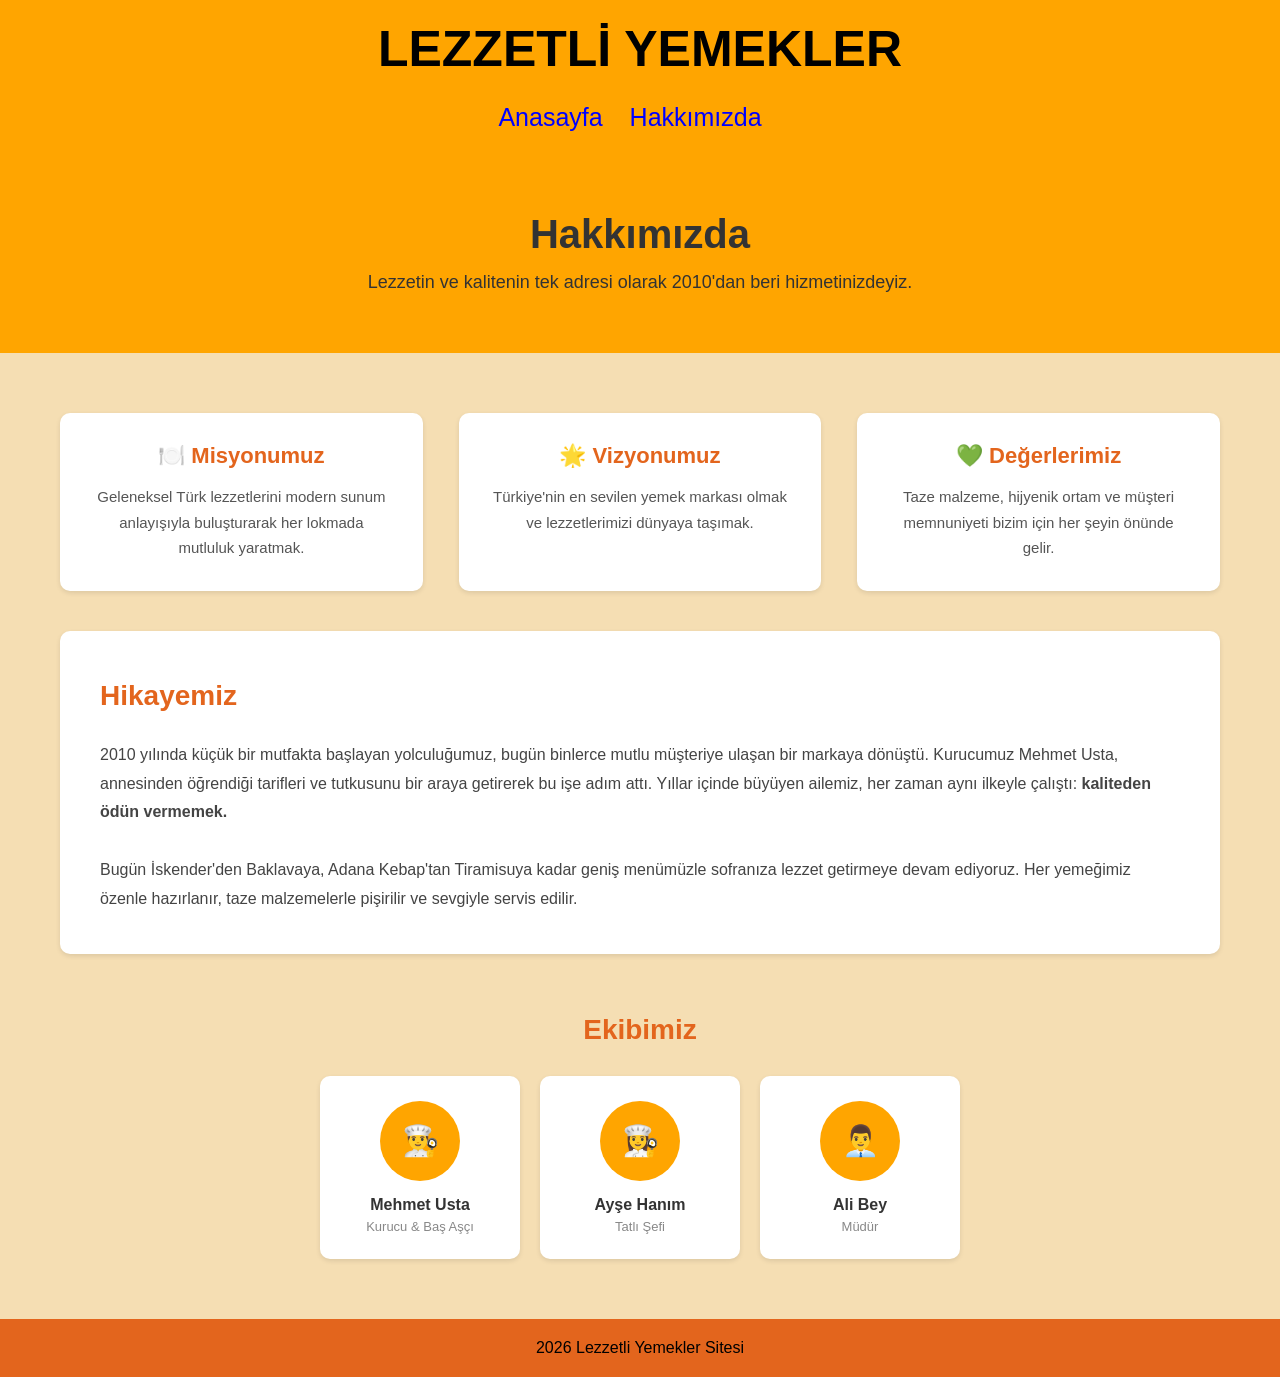
==== credits.html @ 976c9fb5 "Initial commit" ====
<!DOCTYPE html>
<html lang="en">
<head>
    <meta charset="UTF-8">
    <meta name="viewport" content="width=device-width, initial-scale=1.0">
    <title>Hakkımızda - Lezzetli Yemekler</title>
    <link rel="stylesheet" href="style.css">
    <link rel="shortcut icon" href="img/BG.png" type="image/x-icon">
    <style>
        .about-section {
            max-width: 1200px;
            margin: 60px auto;
            padding: 0 20px;
        }

        .about-hero {
            background-color: orange;
            text-align: center;
            padding: 60px 20px;
        }

        .about-hero h1 {
            font-size: 40px;
            margin-bottom: 15px;
        }

        .about-hero p {
            font-size: 18px;
            max-width: 700px;
            margin: 0 auto;
        }

        .about-cards {
            display: flex;
            justify-content: space-between;
            flex-wrap: wrap;
            gap: 20px;
            margin-top: 40px;
        }

        .about-card {
            background-color: white;
            border-radius: 10px;
            box-shadow: 0 2px 5px rgba(0,0,0,0.1);
            padding: 30px;
            width: calc(33% - 20px);
            text-align: center;
        }

        .about-card h3 {
            font-size: 22px;
            margin-bottom: 15px;
            color: #e3651d;
        }

        .about-card p {
            font-size: 15px;
            line-height: 1.7;
            color: #555;
        }

        .about-story {
            background-color: white;
            border-radius: 10px;
            box-shadow: 0 2px 5px rgba(0,0,0,0.1);
            padding: 40px;
            margin-top: 40px;
            line-height: 1.8;
            font-size: 16px;
            color: #444;
        }

        .about-story h2 {
            font-size: 28px;
            margin-bottom: 20px;
            color: #e3651d;
        }

        .team {
            margin-top: 60px;
            text-align: center;
        }

        .team h2 {
            font-size: 28px;
            margin-bottom: 30px;
            color: #e3651d;
        }

        .team-cards {
            display: flex;
            justify-content: center;
            flex-wrap: wrap;
            gap: 20px;
        }

        .team-card {
            background-color: white;
            border-radius: 10px;
            box-shadow: 0 2px 5px rgba(0,0,0,0.1);
            padding: 25px;
            width: 200px;
            text-align: center;
        }

        .team-card .avatar {
            width: 80px;
            height: 80px;
            border-radius: 50%;
            background-color: orange;
            margin: 0 auto 15px;
            display: flex;
            align-items: center;
            justify-content: center;
            font-size: 30px;
        }

        .team-card h4 {
            font-size: 16px;
            margin-bottom: 5px;
        }

        .team-card p {
            font-size: 13px;
            color: #888;
        }

        @media (max-width: 480px) {
            .about-card {
                width: 100%;
            }
        }
    </style>
</head>
<body>

    <header>
        <h1>LEZZETLİ YEMEKLER</h1>
        <nav>
            <ul>
                <li><a href="main.html">Anasayfa</a></li>
                <li><a href="credits.html">Hakkımızda</a></li>
            </ul>
        </nav>
    </header>

    <div class="about-hero">
        <h1>Hakkımızda</h1>
        <p>Lezzetin ve kalitenin tek adresi olarak 2010'dan beri hizmetinizdeyiz.</p>
    </div>

    <div class="about-section">

        <div class="about-cards">
            <div class="about-card">
                <h3>🍽️ Misyonumuz</h3>
                <p>Geleneksel Türk lezzetlerini modern sunum anlayışıyla buluşturarak her lokmada mutluluk yaratmak.</p>
            </div>
            <div class="about-card">
                <h3>🌟 Vizyonumuz</h3>
                <p>Türkiye'nin en sevilen yemek markası olmak ve lezzetlerimizi dünyaya taşımak.</p>
            </div>
            <div class="about-card">
                <h3>💚 Değerlerimiz</h3>
                <p>Taze malzeme, hijyenik ortam ve müşteri memnuniyeti bizim için her şeyin önünde gelir.</p>
            </div>
        </div>

        <div class="about-story">
            <h2>Hikayemiz</h2>
            <p>
                2010 yılında küçük bir mutfakta başlayan yolculuğumuz, bugün binlerce mutlu müşteriye ulaşan bir markaya dönüştü. 
                Kurucumuz Mehmet Usta, annesinden öğrendiği tarifleri ve tutkusunu bir araya getirerek bu işe adım attı.
                Yıllar içinde büyüyen ailemiz, her zaman aynı ilkeyle çalıştı: <strong>kaliteden ödün vermemek.</strong>
            </p>
            <br>
            <p>
                Bugün İskender'den Baklavaya, Adana Kebap'tan Tiramisuya kadar geniş menümüzle sofranıza lezzet getirmeye devam ediyoruz.
                Her yemeğimiz özenle hazırlanır, taze malzemelerle pişirilir ve sevgiyle servis edilir.
            </p>
        </div>

        <div class="team">
            <h2>Ekibimiz</h2>
            <div class="team-cards">
                <div class="team-card">
                    <div class="avatar">👨‍🍳</div>
                    <h4>Mehmet Usta</h4>
                    <p>Kurucu & Baş Aşçı</p>
                </div>
                <div class="team-card">
                    <div class="avatar">👩‍🍳</div>
                    <h4>Ayşe Hanım</h4>
                    <p>Tatlı Şefi</p>
                </div>
                <div class="team-card">
                    <div class="avatar">👨‍💼</div>
                    <h4>Ali Bey</h4>
                    <p>Müdür</p>
                </div>
            </div>
        </div>

    </div>

    <footer class="footer">
        <p>
            2026 Lezzetli Yemekler Sitesi
        </p>
    </footer>

</body>
</html>
---- style.css ----
*{
    margin: 0;
    padding: 0;
    box-sizing: border-box;
}

body{
    background-color: wheat;
    font-family: Arial, Helvetica, sans-serif;
    color: #333;
}

header{
    background-color: orange;
    padding: 20px;
    text-align: center;
   font-size: 25px;
}

header h1{
    margin-bottom: 25px;
    color: black;
}

nav ul{
    list-style: none;
}

nav ul li{
    display: inline-block;
    margin-right: 20px;
}

nav ul li a{
    color: blue;
    text-decoration: none;

}

nav ul li a:hover{
    text-decoration: underline;
}

.search-box{
    max-width:  800px;
    margin: 30px auto 40px;
    display: flex;
    justify-content: center;
    align-items: center;
    flex-wrap: wrap;
}

.search-box input{
    background-color: white;
    padding: 20px;
    width: 50%;
    border-radius: 30px 0 0 30px;
    border: none;
    outline: none;
    font-size: 18px;
}

.search-box button{
    background-color: #f76e4f;
    padding: 20px;
    border: none;
    outline: none;
    border-radius: 0 30px 30px 0;
    font-size: 18px;
    cursor: pointer;
}

.search-box button:hover{
    background-color: #ff3d00;
}

.hero{
    /*background-image: url("img/MainBG.jpg");*/
    background-color: yellowgreen;
    background-size: cover;
    background-position: center;
    color: black;
    text-align: center;
    padding: 40px 0px;
}

.hero h1{
    font-size: 30px;
    margin-bottom: 20px;
}

.hero a {
    font-size: 20px;
    margin-bottom: 30px;
}

.button{
    display: inline-block;
    background-color: #ff5733;
    color: black;
    padding:  15px 30px;
    text-decoration: none;
    border-radius: 4px;
    transition: 300ms all;
}

.button:hover{
    background-color: #ff3d00;
}

.order-button{
    display: block;
    margin: 0 auto;
    margin-top: 10px !important;
    background-color: #ff5733;
    color: black;
    padding: 10px 20px;
    border-radius: 4px;
    border: none;
    outline: none;
    cursor: pointer;
    transition: 300ms all;
}

.promotion, .featured, .sweets{
max-width: 1200px;
margin: 20px auto;
position: relative;
}

.promotion h2,
.featured h2,
.sweets h2{
    margin-bottom: 15px;
    margin-top: 60px;
}

.menu-items{
    display: flex;
    justify-content: space-between;
    flex-wrap: wrap;
}

.menu-item{
    width: calc(25% - 20px);
    background-color: white;
    border-radius: 5px;
    box-shadow: 0 2px 5px rgba(0,0,0,0.1);
    padding: 20px;
    margin-bottom: 20px;
    position: relative;
}

.menu-item:hover{
    transition: 300ms all;
    transform: scale(1.03);
}

.menu-item img{
    width: 100%;
    border-radius: 5px;
    margin-bottom: 10px;
}

.menu-item h3,
.menu-item p{
    margin-bottom: 15px;
}

.menu-item span{
    display: block;
    font-weight: bold;
    color: green;
}

del{
    color: red;
    opacity: 0.7;
}

.tag{
    background-color: #ff5733;
    color: black;
    padding: 5px 10px;
    border-radius: 5px;
    position: absolute;
    font-size: 12px;
    top: -10px;
    right: -5px;
}

.footer{
    background-color: #e3651d;
    color: black;
    text-align: center;
    padding: 20px 0px;
    width: 100%;
}

.footer a{
    color: aqua
}

@media only screen and (max-width: 480px){
    .sweets{
        text-align: center;
    }

    .promotion,
    .featured{
        text-align: center;
    }

    .menu-item{
        margin: 15px auto;
    }

}
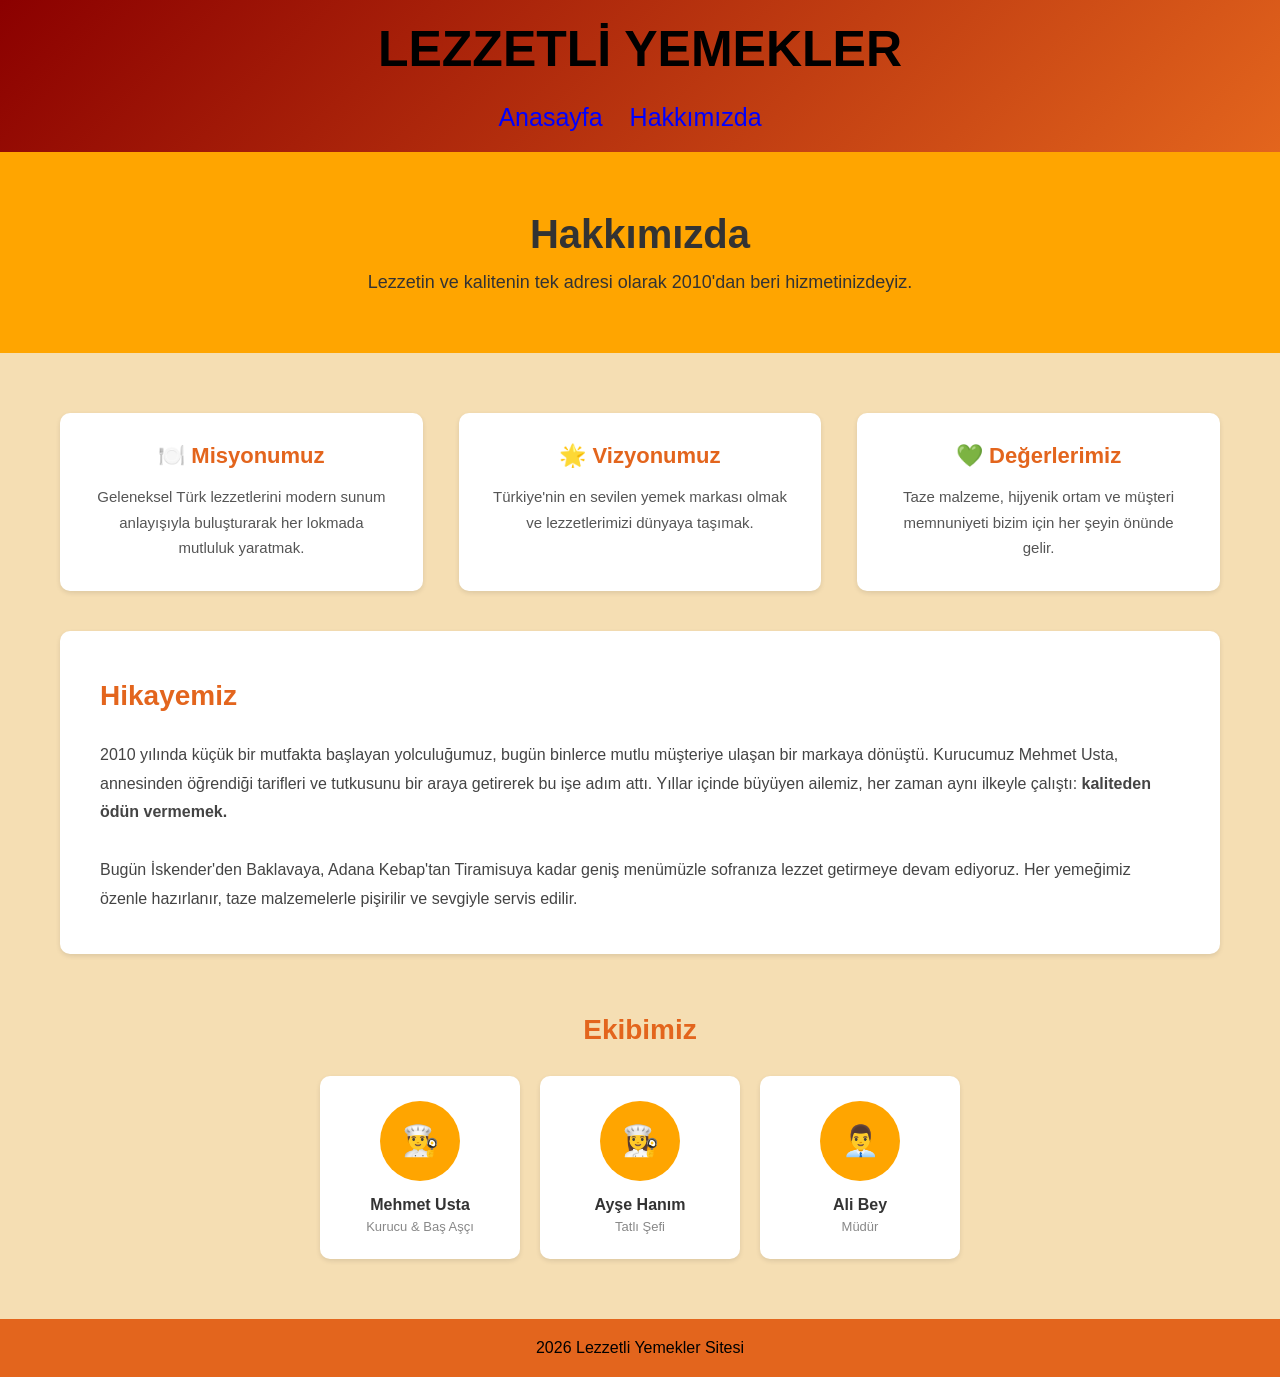
==== commit e3376753: "." ====
--- a/credits.html
+++ b/credits.html
@@ -138,7 +138,7 @@
         <h1>LEZZETLİ YEMEKLER</h1>
         <nav>
             <ul>
-                <li><a href="main.html">Anasayfa</a></li>
+                <li><a href="index.html">Anasayfa</a></li>
                 <li><a href="credits.html">Hakkımızda</a></li>
             </ul>
         </nav>
--- a/style.css
+++ b/style.css
@@ -11,7 +11,7 @@
 }
 
 header{
-    background-color: orange;
+     background: linear-gradient(135deg, #8B0000, #e3651d);
     padding: 20px;
     text-align: center;
    font-size: 25px;
@@ -34,7 +34,7 @@
 nav ul li a{
     color: blue;
     text-decoration: none;
-
+    
 }
 
 nav ul li a:hover{
@@ -54,29 +54,15 @@
     background-color: white;
     padding: 20px;
     width: 50%;
-    border-radius: 30px 0 0 30px;
+    border-radius: 30px;
     border: none;
     outline: none;
     font-size: 18px;
 }
 
-.search-box button{
-    background-color: #f76e4f;
-    padding: 20px;
-    border: none;
-    outline: none;
-    border-radius: 0 30px 30px 0;
-    font-size: 18px;
-    cursor: pointer;
-}
-
-.search-box button:hover{
-    background-color: #ff3d00;
-}
-
 .hero{
     /*background-image: url("img/MainBG.jpg");*/
-    background-color: yellowgreen;
+    background: linear-gradient(135deg, #f1f8e9, #dcedc8);
     background-size: cover;
     background-position: center;
     color: black;
@@ -92,20 +78,6 @@
 .hero a {
     font-size: 20px;
     margin-bottom: 30px;
-}
-
-.button{
-    display: inline-block;
-    background-color: #ff5733;
-    color: black;
-    padding:  15px 30px;
-    text-decoration: none;
-    border-radius: 4px;
-    transition: 300ms all;
-}
-
-.button:hover{
-    background-color: #ff3d00;
 }
 
 .order-button{
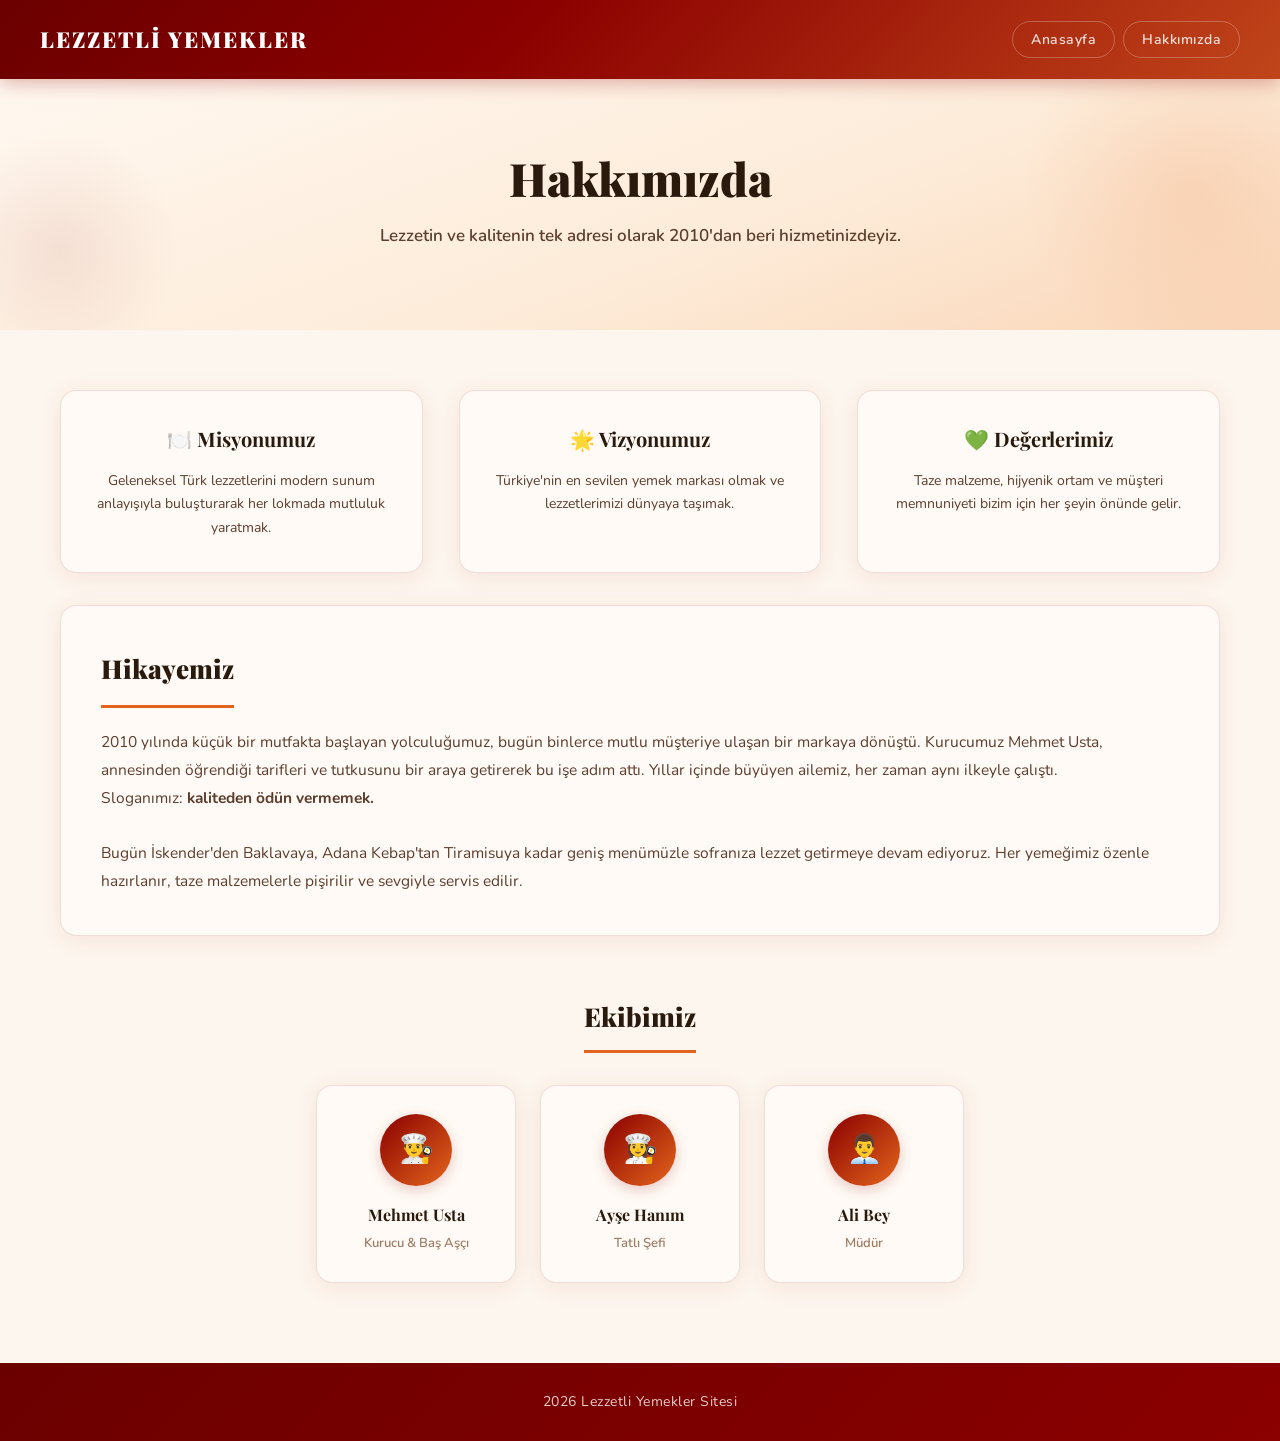
==== commit 8059033e: "html  css update" ====
--- a/credits.html
+++ b/credits.html
@@ -7,133 +7,203 @@
     <link rel="stylesheet" href="style.css">
     <link rel="shortcut icon" href="img/BG.png" type="image/x-icon">
     <style>
-        .about-section {
-            max-width: 1200px;
-            margin: 60px auto;
-            padding: 0 20px;
-        }
-
-        .about-hero {
-            background-color: orange;
-            text-align: center;
-            padding: 60px 20px;
-        }
-
-        .about-hero h1 {
-            font-size: 40px;
-            margin-bottom: 15px;
-        }
-
-        .about-hero p {
-            font-size: 18px;
-            max-width: 700px;
-            margin: 0 auto;
-        }
-
-        .about-cards {
-            display: flex;
-            justify-content: space-between;
-            flex-wrap: wrap;
-            gap: 20px;
-            margin-top: 40px;
-        }
-
-        .about-card {
-            background-color: white;
-            border-radius: 10px;
-            box-shadow: 0 2px 5px rgba(0,0,0,0.1);
-            padding: 30px;
-            width: calc(33% - 20px);
-            text-align: center;
-        }
-
-        .about-card h3 {
-            font-size: 22px;
-            margin-bottom: 15px;
-            color: #e3651d;
-        }
-
-        .about-card p {
-            font-size: 15px;
-            line-height: 1.7;
-            color: #555;
-        }
-
-        .about-story {
-            background-color: white;
-            border-radius: 10px;
-            box-shadow: 0 2px 5px rgba(0,0,0,0.1);
-            padding: 40px;
-            margin-top: 40px;
-            line-height: 1.8;
-            font-size: 16px;
-            color: #444;
-        }
-
-        .about-story h2 {
-            font-size: 28px;
-            margin-bottom: 20px;
-            color: #e3651d;
-        }
-
-        .team {
-            margin-top: 60px;
-            text-align: center;
-        }
-
-        .team h2 {
-            font-size: 28px;
-            margin-bottom: 30px;
-            color: #e3651d;
-        }
-
-        .team-cards {
-            display: flex;
-            justify-content: center;
-            flex-wrap: wrap;
-            gap: 20px;
-        }
-
-        .team-card {
-            background-color: white;
-            border-radius: 10px;
-            box-shadow: 0 2px 5px rgba(0,0,0,0.1);
-            padding: 25px;
-            width: 200px;
-            text-align: center;
-        }
-
-        .team-card .avatar {
-            width: 80px;
-            height: 80px;
-            border-radius: 50%;
-            background-color: orange;
-            margin: 0 auto 15px;
-            display: flex;
-            align-items: center;
-            justify-content: center;
-            font-size: 30px;
-        }
-
-        .team-card h4 {
-            font-size: 16px;
-            margin-bottom: 5px;
-        }
-
-        .team-card p {
-            font-size: 13px;
-            color: #888;
-        }
-
-        @media (max-width: 480px) {
-            .about-card {
-                width: 100%;
-            }
-        }
+  .about-hero {
+    background: linear-gradient(160deg, #fff8f0 0%, #fdebd8 60%, #fad6b8 100%);
+    text-align: center;
+    padding: 72px 20px 80px;
+    position: relative;
+    overflow: hidden;
+  }
+
+  .about-hero::before {
+    content: '';
+    position: absolute;
+    top: -60px; right: -80px;
+    width: 340px; height: 340px;
+    border-radius: 50%;
+    background: radial-gradient(circle, rgba(227,101,29,0.12), transparent 70%);
+    pointer-events: none;
+  }
+
+  .about-hero::after {
+    content: '';
+    position: absolute;
+    bottom: -40px; left: -60px;
+    width: 240px; height: 240px;
+    border-radius: 50%;
+    background: radial-gradient(circle, rgba(139,0,0,0.08), transparent 70%);
+    pointer-events: none;
+  }
+
+  .about-hero h1 {
+    font-family: 'Playfair Display', serif;
+    font-size: clamp(28px, 5vw, 46px);
+    font-weight: 900;
+    color: var(--text-dark);
+    margin-bottom: 16px;
+    line-height: 1.2;
+  }
+
+  .about-hero p {
+    font-size: 17px;
+    color: var(--text-mid);
+    max-width: 600px;
+    margin: 0 auto;
+    font-weight: 600;
+  }
+
+  .about-section {
+    max-width: 1200px;
+    margin: 20px auto 60px;
+    padding: 0 20px;
+  }
+
+  .about-cards {
+    display: flex;
+    justify-content: space-between;
+    flex-wrap: wrap;
+    gap: 24px;
+    margin-top: 60px;
+  }
+
+  .about-card {
+    background: var(--card-bg);
+    border-radius: var(--radius);
+    border: 1.5px solid var(--border);
+    box-shadow: var(--shadow);
+    padding: 32px 28px;
+    width: calc(33% - 20px);
+    text-align: center;
+    transition: transform 0.28s ease, box-shadow 0.28s ease, border-color 0.28s ease;
+  }
+
+  .about-card:hover {
+    transform: translateY(-6px);
+    box-shadow: var(--shadow-hover);
+    border-color: rgba(227,101,29,0.3);
+  }
+
+  .about-card h3 {
+    font-family: 'Playfair Display', serif;
+    font-size: 20px;
+    font-weight: 700;
+    color: var(--text-dark);
+    margin-bottom: 14px;
+  }
+
+  .about-card p {
+    font-size: 14px;
+    line-height: 1.7;
+    color: var(--text-mid);
+  }
+
+  .about-story {
+    background: var(--card-bg);
+    border-radius: var(--radius);
+    border: 1.5px solid var(--border);
+    box-shadow: var(--shadow);
+    padding: 40px;
+    margin-top: 32px;
+    line-height: 1.8;
+    font-size: 15.5px;
+    color: var(--text-mid);
+  }
+
+  .about-story h2 {
+    font-family: 'Playfair Display', serif;
+    font-size: 26px;
+    font-weight: 900;
+    color: var(--text-dark);
+    margin-bottom: 20px;
+    padding-bottom: 12px;
+    border-bottom: 3px solid var(--orange);
+    display: inline-block;
+  }
+
+  .team {
+    margin-top: 60px;
+    text-align: center;
+  }
+
+  .team h2 {
+    font-family: 'Playfair Display', serif;
+    font-size: 26px;
+    font-weight: 900;
+    color: var(--text-dark);
+    margin-bottom: 32px;
+    padding-bottom: 12px;
+    border-bottom: 3px solid var(--orange);
+    display: inline-block;
+  }
+
+  .team-cards {
+    display: flex;
+    justify-content: center;
+    flex-wrap: wrap;
+    gap: 24px;
+  }
+
+  .team-card {
+    background: var(--card-bg);
+    border-radius: var(--radius);
+    border: 1.5px solid var(--border);
+    box-shadow: var(--shadow);
+    padding: 28px 24px;
+    width: 200px;
+    text-align: center;
+    transition: transform 0.28s ease, box-shadow 0.28s ease, border-color 0.28s ease;
+  }
+
+  .team-card:hover {
+    transform: translateY(-6px);
+    box-shadow: var(--shadow-hover);
+    border-color: rgba(227,101,29,0.3);
+  }
+
+  .team-card .avatar {
+    width: 72px;
+    height: 72px;
+    border-radius: 50%;
+    background: linear-gradient(135deg, var(--red), var(--orange));
+    margin: 0 auto 16px;
+    display: flex;
+    align-items: center;
+    justify-content: center;
+    font-size: 28px;
+    box-shadow: 0 4px 14px rgba(139,0,0,0.2);
+  }
+
+  .team-card h4 {
+    font-family: 'Playfair Display', serif;
+    font-size: 16px;
+    font-weight: 700;
+    color: var(--text-dark);
+    margin-bottom: 6px;
+  }
+
+  .team-card p {
+    font-size: 13px;
+    color: var(--text-muted);
+    font-weight: 600;
+  }
+
+  @media (max-width: 768px) {
+    .about-cards {
+      flex-direction: column;
+    }
+    .about-card {
+      width: 100%;
+    }
+  }
+
+  @media (max-width: 480px) {
+    .about-hero {
+      padding: 52px 20px 60px;
+    }
+  }
     </style>
-</head>
+    </head>
 <body>
-
     <header>
         <h1>LEZZETLİ YEMEKLER</h1>
         <nav>
@@ -171,7 +241,7 @@
             <p>
                 2010 yılında küçük bir mutfakta başlayan yolculuğumuz, bugün binlerce mutlu müşteriye ulaşan bir markaya dönüştü. 
                 Kurucumuz Mehmet Usta, annesinden öğrendiği tarifleri ve tutkusunu bir araya getirerek bu işe adım attı.
-                Yıllar içinde büyüyen ailemiz, her zaman aynı ilkeyle çalıştı: <strong>kaliteden ödün vermemek.</strong>
+                Yıllar içinde büyüyen ailemiz, her zaman aynı ilkeyle çalıştı.<br>Sloganımız: <strong>kaliteden ödün vermemek.</strong>
             </p>
             <br>
             <p>
--- a/style.css
+++ b/style.css
@@ -1,190 +1,347 @@
-*{
-    margin: 0;
-    padding: 0;
-    box-sizing: border-box;
-}
-
-body{
-    background-color: wheat;
-    font-family: Arial, Helvetica, sans-serif;
-    color: #333;
-}
-
-header{
-     background: linear-gradient(135deg, #8B0000, #e3651d);
-    padding: 20px;
-    text-align: center;
-   font-size: 25px;
-}
-
-header h1{
-    margin-bottom: 25px;
-    color: black;
-}
-
-nav ul{
-    list-style: none;
-}
-
-nav ul li{
-    display: inline-block;
-    margin-right: 20px;
-}
-
-nav ul li a{
-    color: blue;
-    text-decoration: none;
-    
-}
-
-nav ul li a:hover{
-    text-decoration: underline;
-}
-
-.search-box{
-    max-width:  800px;
-    margin: 30px auto 40px;
-    display: flex;
-    justify-content: center;
-    align-items: center;
-    flex-wrap: wrap;
-}
-
-.search-box input{
-    background-color: white;
-    padding: 20px;
-    width: 50%;
-    border-radius: 30px;
-    border: none;
-    outline: none;
-    font-size: 18px;
-}
-
-.hero{
-    /*background-image: url("img/MainBG.jpg");*/
-    background: linear-gradient(135deg, #f1f8e9, #dcedc8);
-    background-size: cover;
-    background-position: center;
-    color: black;
-    text-align: center;
-    padding: 40px 0px;
-}
-
-.hero h1{
-    font-size: 30px;
-    margin-bottom: 20px;
+@import url('https://fonts.googleapis.com/css2?family=Playfair+Display:wght@700;900&family=Nunito:wght@400;600;700&display=swap');
+
+:root {
+  --red: #8B0000;
+  --orange: #e3651d;
+  --orange-light: #f5a05a;
+  --cream: #fdf6ee;
+  --card-bg: #fffaf5;
+  --text-dark: #2a1a0e;
+  --text-mid: #5c3d2e;
+  --text-muted: #9e7b65;
+  --border: rgba(139, 0, 0, 0.12);
+  --shadow: 0 4px 24px rgba(139, 0, 0, 0.08);
+  --shadow-hover: 0 12px 40px rgba(139, 0, 0, 0.16);
+  --radius: 16px;
+  --radius-sm: 8px;
+}
+
+*, *::before, *::after {
+  margin: 0;
+  padding: 0;
+  box-sizing: border-box;
+}
+
+body {
+  background-color: var(--cream);
+  font-family: 'Nunito', sans-serif;
+  color: var(--text-dark);
+  line-height: 1.6;
+}
+
+header {
+  background: linear-gradient(135deg, #6b0000 0%, #8B0000 40%, #c0451a 100%);
+  padding: 22px 40px;
+  display: flex;
+  align-items: center;
+  justify-content: space-between;
+  position: sticky;
+  top: 0;
+  z-index: 100;
+  box-shadow: 0 2px 20px rgba(139,0,0,0.35);
+}
+
+header h1 {
+  font-family: 'Playfair Display', serif;
+  font-size: 22px;
+  font-weight: 900;
+  color: #fff;
+  letter-spacing: 2px;
+  text-transform: uppercase;
+}
+
+nav ul {
+  list-style: none;
+  display: flex;
+  gap: 8px;
+}
+
+nav ul li a {
+  color: rgba(255,255,255,0.85);
+  text-decoration: none;
+  font-size: 14px;
+  font-weight: 600;
+  padding: 8px 18px;
+  border-radius: 30px;
+  border: 1.5px solid rgba(255,255,255,0.25);
+  transition: all 0.25s ease;
+  letter-spacing: 0.5px;
+}
+
+nav ul li a:hover {
+  background: rgba(255,255,255,0.15);
+  border-color: rgba(255,255,255,0.6);
+  color: #fff;
+}
+
+/* ── HERO ─────────────────────────────────────────── */
+
+.hero {
+  background: linear-gradient(160deg, #fff8f0 0%, #fdebd8 60%, #fad6b8 100%);
+  text-align: center;
+  padding: 72px 20px 80px;
+  position: relative;
+  overflow: hidden;
+}
+
+.hero::before {
+  content: '';
+  position: absolute;
+  top: -60px; right: -80px;
+  width: 340px; height: 340px;
+  border-radius: 50%;
+  background: radial-gradient(circle, rgba(227,101,29,0.12), transparent 70%);
+  pointer-events: none;
+}
+
+.hero::after {
+  content: '';
+  position: absolute;
+  bottom: -40px; left: -60px;
+  width: 240px; height: 240px;
+  border-radius: 50%;
+  background: radial-gradient(circle, rgba(139,0,0,0.08), transparent 70%);
+  pointer-events: none;
+}
+
+.hero h1 {
+  font-family: 'Playfair Display', serif;
+  font-size: clamp(28px, 5vw, 46px);
+  font-weight: 900;
+  color: var(--text-dark);
+  margin-bottom: 24px;
+  line-height: 1.2;
 }
 
 .hero a {
-    font-size: 20px;
-    margin-bottom: 30px;
-}
-
-.order-button{
-    display: block;
-    margin: 0 auto;
-    margin-top: 10px !important;
-    background-color: #ff5733;
-    color: black;
-    padding: 10px 20px;
-    border-radius: 4px;
-    border: none;
-    outline: none;
-    cursor: pointer;
-    transition: 300ms all;
-}
-
-.promotion, .featured, .sweets{
-max-width: 1200px;
-margin: 20px auto;
-position: relative;
+  display: inline-block;
+  background: linear-gradient(135deg, var(--red), var(--orange));
+  color: #fff;
+  font-size: 16px;
+  font-weight: 700;
+  padding: 14px 36px;
+  border-radius: 50px;
+  text-decoration: none;
+  letter-spacing: 0.5px;
+  transition: all 0.3s ease;
+  box-shadow: 0 6px 20px rgba(139,0,0,0.25);
+}
+
+.hero a:hover {
+  transform: translateY(-2px);
+  box-shadow: 0 10px 30px rgba(139,0,0,0.35);
+}
+
+.search-box {
+  max-width: 600px;
+  margin: 40px auto 20px;
+  padding: 0 20px;
+}
+
+.search-box input {
+  width: 100%;
+  padding: 16px 28px;
+  background: #fff;
+  border: 2px solid var(--border);
+  border-radius: 50px;
+  outline: none;
+  font-size: 16px;
+  font-family: 'Nunito', sans-serif;
+  color: var(--text-dark);
+  transition: border-color 0.2s, box-shadow 0.2s;
+  box-shadow: 0 2px 12px rgba(139,0,0,0.06);
+}
+
+.search-box input::placeholder {
+  color: var(--text-muted);
+}
+
+.search-box input:focus {
+  border-color: var(--orange);
+  box-shadow: 0 4px 20px rgba(227,101,29,0.18);
+}
+
+.promotion, .featured, .sweets {
+  max-width: 1200px;
+  margin: 20px auto;
+  padding: 0 20px;
 }
 
 .promotion h2,
 .featured h2,
-.sweets h2{
-    margin-bottom: 15px;
-    margin-top: 60px;
-}
-
-.menu-items{
-    display: flex;
-    justify-content: space-between;
-    flex-wrap: wrap;
-}
-
-.menu-item{
-    width: calc(25% - 20px);
-    background-color: white;
-    border-radius: 5px;
-    box-shadow: 0 2px 5px rgba(0,0,0,0.1);
-    padding: 20px;
-    margin-bottom: 20px;
-    position: relative;
-}
-
-.menu-item:hover{
-    transition: 300ms all;
-    transform: scale(1.03);
-}
-
-.menu-item img{
-    width: 100%;
-    border-radius: 5px;
-    margin-bottom: 10px;
-}
-
-.menu-item h3,
-.menu-item p{
-    margin-bottom: 15px;
-}
-
-.menu-item span{
-    display: block;
-    font-weight: bold;
-    color: green;
-}
-
-del{
-    color: red;
-    opacity: 0.7;
-}
-
-.tag{
-    background-color: #ff5733;
-    color: black;
-    padding: 5px 10px;
-    border-radius: 5px;
-    position: absolute;
-    font-size: 12px;
-    top: -10px;
-    right: -5px;
-}
-
-.footer{
-    background-color: #e3651d;
-    color: black;
+.sweets h2 {
+  font-family: 'Playfair Display', serif;
+  font-size: 26px;
+  font-weight: 900;
+  color: var(--text-dark);
+  margin-top: 60px;
+  margin-bottom: 28px;
+  padding-bottom: 12px;
+  border-bottom: 3px solid var(--orange);
+  display: inline-block;
+}
+
+.menu-items {
+  display: grid;
+  grid-template-columns: repeat(auto-fill, minmax(240px, 1fr));
+  gap: 24px;
+}
+
+.menu-item {
+  background: var(--card-bg);
+  border-radius: var(--radius);
+  border: 1.5px solid var(--border);
+  overflow: hidden;
+  display: flex;
+  flex-direction: column;
+  position: relative;
+  transition: transform 0.28s ease, box-shadow 0.28s ease, border-color 0.28s ease;
+  box-shadow: var(--shadow);
+}
+
+.menu-item:hover {
+  transform: translateY(-6px);
+  box-shadow: var(--shadow-hover);
+  border-color: rgba(227,101,29,0.3);
+}
+
+.menu-item img {
+  width: 100%;
+  height: 190px;
+  object-fit: cover;
+  display: block;
+  transition: transform 0.35s ease;
+}
+
+.menu-item:hover img {
+  transform: scale(1.04);
+}
+
+.menu-item > *:not(img) {
+  padding-left: 18px;
+  padding-right: 18px;
+}
+
+.menu-item h3 {
+  font-family: 'Playfair Display', serif;
+  font-size: 18px;
+  font-weight: 700;
+  color: var(--text-dark);
+  margin-top: 16px;
+  margin-bottom: 8px;
+}
+
+.menu-item p {
+  font-size: 13.5px;
+  color: var(--text-mid);
+  line-height: 1.55;
+  flex: 1;
+  margin-bottom: 14px;
+}
+
+.menu-item span {
+  display: block;
+  font-weight: 700;
+  font-size: 17px;
+  color: var(--red);
+  margin-bottom: 14px;
+}
+
+del {
+  color: var(--text-muted);
+  font-weight: 400;
+  font-size: 14px;
+  margin-right: 6px;
+  text-decoration-color: rgba(227,101,29,0.55);
+}
+
+.order-button {
+  display: block;
+  margin: 0 18px 18px;
+  background: linear-gradient(135deg, var(--red), var(--orange));
+  color: #fff;
+  font-family: 'Nunito', sans-serif;
+  font-size: 14px;
+  font-weight: 700;
+  letter-spacing: 0.4px;
+  padding: 11px 20px;
+  border-radius: 50px;
+  border: none;
+  cursor: pointer;
+  transition: all 0.25s ease;
+  box-shadow: 0 3px 12px rgba(139,0,0,0.2);
+}
+
+.order-button:hover {
+  transform: translateY(-1px);
+  box-shadow: 0 6px 20px rgba(139,0,0,0.3);
+}
+
+.order-button:active {
+  transform: scale(0.97);
+}
+
+.tag {
+  position: absolute;
+  top: 14px;
+  right: 14px;
+  background: linear-gradient(135deg, var(--red), var(--orange));
+  color: #fff;
+  font-size: 11px;
+  font-weight: 700;
+  letter-spacing: 0.8px;
+  text-transform: uppercase;
+  padding: 5px 12px;
+  border-radius: 30px;
+  box-shadow: 0 2px 8px rgba(139,0,0,0.3);
+}
+
+.footer {
+  background: linear-gradient(135deg, #6b0000, #8B0000);
+  color: rgba(255,255,255,0.8);
+  text-align: center;
+  padding: 28px 20px;
+  margin-top: 80px;
+  font-size: 14px;
+  letter-spacing: 0.5px;
+}
+
+.footer a {
+  color: var(--orange-light);
+  text-decoration: none;
+  font-weight: 600;
+}
+
+.footer a:hover {
+  text-decoration: underline;
+}
+
+@media (max-width: 768px) {
+  header {
+    flex-direction: column;
+    gap: 14px;
+    padding: 18px 20px;
     text-align: center;
-    padding: 20px 0px;
-    width: 100%;
-}
-
-.footer a{
-    color: aqua
-}
-
-@media only screen and (max-width: 480px){
-    .sweets{
-        text-align: center;
-    }
-
-    .promotion,
-    .featured{
-        text-align: center;
-    }
-
-    .menu-item{
-        margin: 15px auto;
-    }
-
+  }
+
+  .hero {
+    padding: 52px 20px 60px;
+  }
+
+  .menu-items {
+    grid-template-columns: repeat(auto-fill, minmax(200px, 1fr));
+    gap: 16px;
+  }
+}
+
+@media (max-width: 480px) {
+  .menu-items {
+    grid-template-columns: 1fr;
+  }
+
+  .promotion h2,
+  .featured h2,
+  .sweets h2 {
+    font-size: 22px;
+  }
 }
